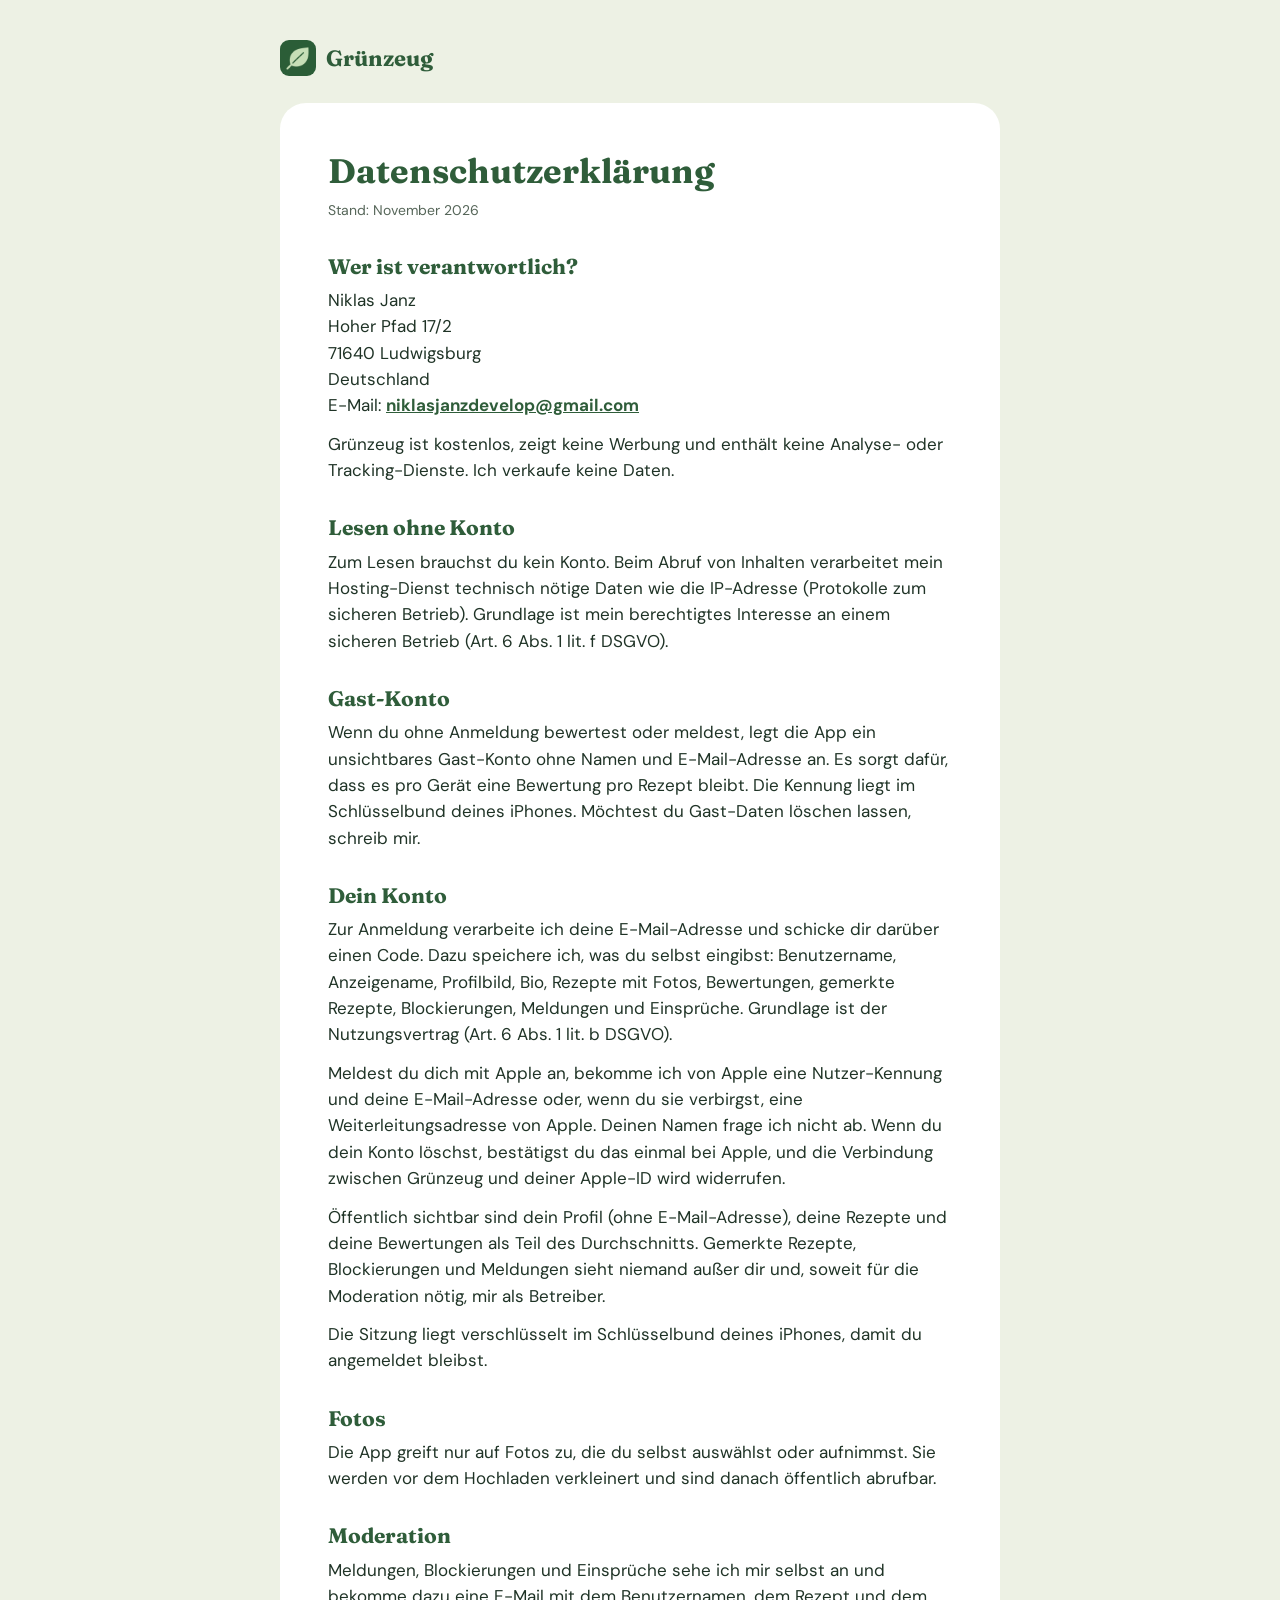
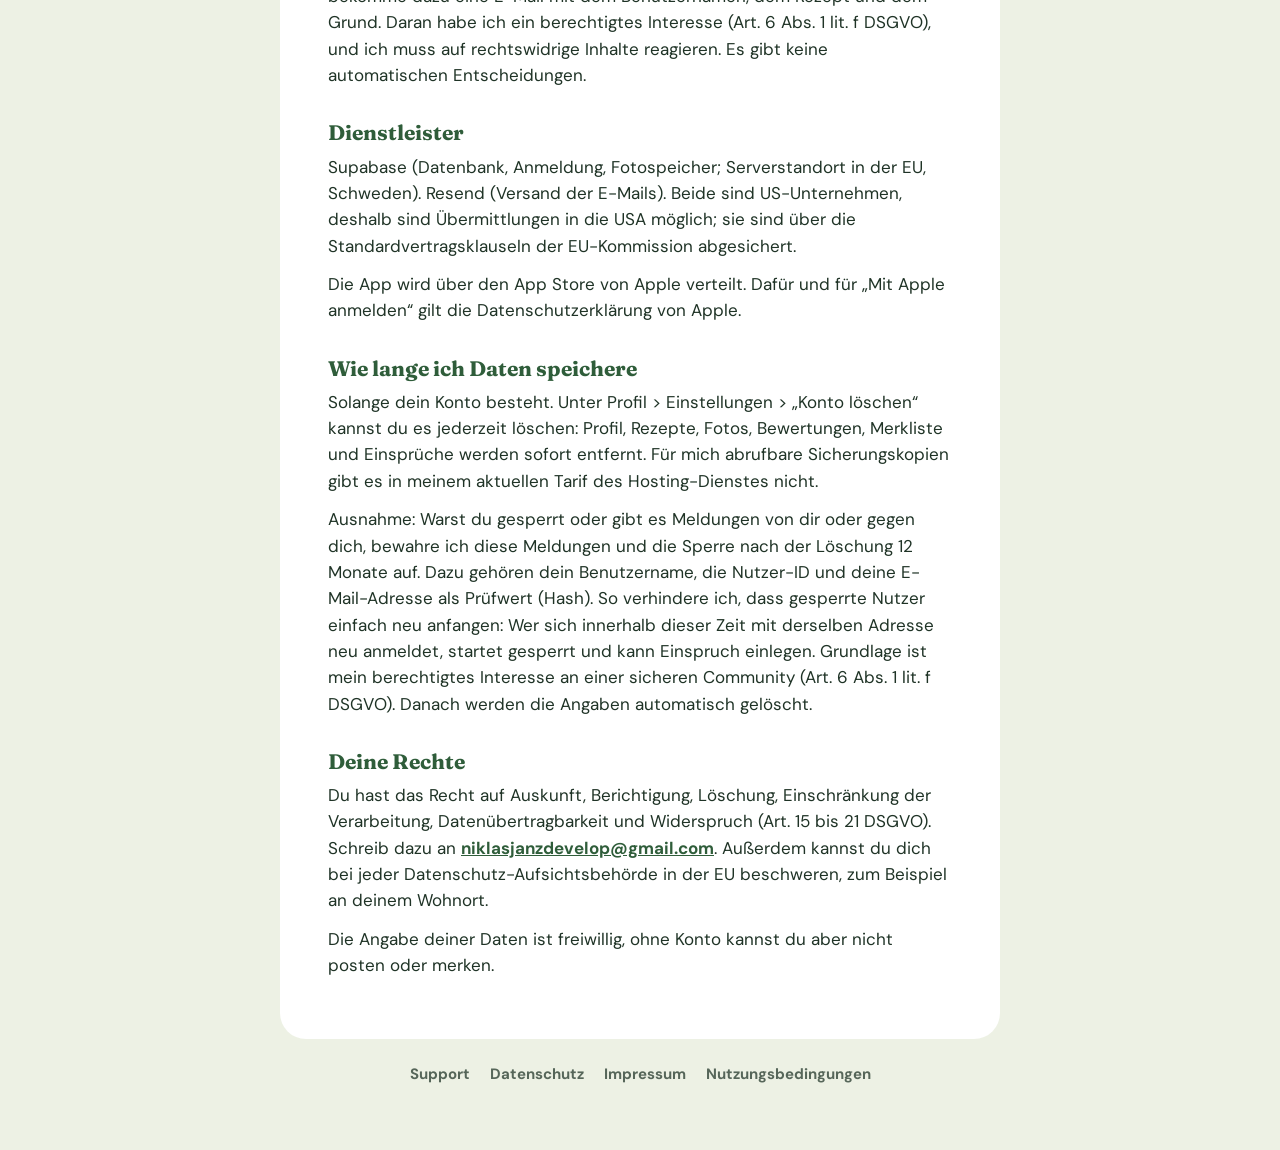
==== gruenzeug/datenschutz/index.html @ 159b70f1 "Seiten für Grünzeug: Support, Datenschutz, Impressum, Nutzungsbedingungen Rechtstexte aus der App üb" ====
<!doctype html>
<html lang="de">
<head>
<meta charset="utf-8">
<meta name="viewport" content="width=device-width, initial-scale=1">
<title>Datenschutzerklärung · Grünzeug</title>
<link rel="stylesheet" href="/assets/style.css">
<link rel="icon" href="/assets/icon.png">
</head>
<body>
<header class="top">
  <a class="brand" href="/gruenzeug/"><img src="/assets/icon.png" alt="" width="36" height="36">Grünzeug</a>
</header>
<main class="tile">
  <h1>Datenschutzerklärung</h1>
  <p class="updated">Stand: November 2026</p>
  <section>
    <h2>Wer ist verantwortlich?</h2>
    <p>Niklas Janz<br>Hoher Pfad 17/2<br>71640 Ludwigsburg<br>Deutschland<br>E-Mail: <a href="mailto:niklasjanzdevelop@gmail.com">niklasjanzdevelop@gmail.com</a></p>
    <p>Grünzeug ist kostenlos, zeigt keine Werbung und enthält keine Analyse- oder Tracking-Dienste. Ich verkaufe keine Daten.</p>
  </section>
  <section>
    <h2>Lesen ohne Konto</h2>
    <p>Zum Lesen brauchst du kein Konto. Beim Abruf von Inhalten verarbeitet mein Hosting-Dienst technisch nötige Daten wie die IP-Adresse (Protokolle zum sicheren Betrieb). Grundlage ist mein berechtigtes Interesse an einem sicheren Betrieb (Art. 6 Abs. 1 lit. f DSGVO).</p>
  </section>
  <section>
    <h2>Gast-Konto</h2>
    <p>Wenn du ohne Anmeldung bewertest oder meldest, legt die App ein unsichtbares Gast-Konto ohne Namen und E-Mail-Adresse an. Es sorgt dafür, dass es pro Gerät eine Bewertung pro Rezept bleibt. Die Kennung liegt im Schlüsselbund deines iPhones. Möchtest du Gast-Daten löschen lassen, schreib mir.</p>
  </section>
  <section>
    <h2>Dein Konto</h2>
    <p>Zur Anmeldung verarbeite ich deine E-Mail-Adresse und schicke dir darüber einen Code. Dazu speichere ich, was du selbst eingibst: Benutzername, Anzeigename, Profilbild, Bio, Rezepte mit Fotos, Bewertungen, gemerkte Rezepte, Blockierungen, Meldungen und Einsprüche. Grundlage ist der Nutzungsvertrag (Art. 6 Abs. 1 lit. b DSGVO).</p>
    <p>Meldest du dich mit Apple an, bekomme ich von Apple eine Nutzer-Kennung und deine E-Mail-Adresse oder, wenn du sie verbirgst, eine Weiterleitungsadresse von Apple. Deinen Namen frage ich nicht ab. Wenn du dein Konto löschst, bestätigst du das einmal bei Apple, und die Verbindung zwischen Grünzeug und deiner Apple-ID wird widerrufen.</p>
    <p>Öffentlich sichtbar sind dein Profil (ohne E-Mail-Adresse), deine Rezepte und deine Bewertungen als Teil des Durchschnitts. Gemerkte Rezepte, Blockierungen und Meldungen sieht niemand außer dir und, soweit für die Moderation nötig, mir als Betreiber.</p>
    <p>Die Sitzung liegt verschlüsselt im Schlüsselbund deines iPhones, damit du angemeldet bleibst.</p>
  </section>
  <section>
    <h2>Fotos</h2>
    <p>Die App greift nur auf Fotos zu, die du selbst auswählst oder aufnimmst. Sie werden vor dem Hochladen verkleinert und sind danach öffentlich abrufbar.</p>
  </section>
  <section>
    <h2>Moderation</h2>
    <p>Meldungen, Blockierungen und Einsprüche sehe ich mir selbst an und bekomme dazu eine E-Mail mit dem Benutzernamen, dem Rezept und dem Grund. Daran habe ich ein berechtigtes Interesse (Art. 6 Abs. 1 lit. f DSGVO), und ich muss auf rechtswidrige Inhalte reagieren. Es gibt keine automatischen Entscheidungen.</p>
  </section>
  <section>
    <h2>Dienstleister</h2>
    <p>Supabase (Datenbank, Anmeldung, Fotospeicher; Serverstandort in der EU, Schweden). Resend (Versand der E-Mails). Beide sind US-Unternehmen, deshalb sind Übermittlungen in die USA möglich; sie sind über die Standardvertragsklauseln der EU-Kommission abgesichert.</p>
    <p>Die App wird über den App Store von Apple verteilt. Dafür und für „Mit Apple anmelden“ gilt die Datenschutzerklärung von Apple.</p>
  </section>
  <section>
    <h2>Wie lange ich Daten speichere</h2>
    <p>Solange dein Konto besteht. Unter Profil &gt; Einstellungen &gt; „Konto löschen“ kannst du es jederzeit löschen: Profil, Rezepte, Fotos, Bewertungen, Merkliste und Einsprüche werden sofort entfernt. Für mich abrufbare Sicherungskopien gibt es in meinem aktuellen Tarif des Hosting-Dienstes nicht.</p>
    <p>Ausnahme: Warst du gesperrt oder gibt es Meldungen von dir oder gegen dich, bewahre ich diese Meldungen und die Sperre nach der Löschung 12 Monate auf. Dazu gehören dein Benutzername, die Nutzer-ID und deine E-Mail-Adresse als Prüfwert (Hash). So verhindere ich, dass gesperrte Nutzer einfach neu anfangen: Wer sich innerhalb dieser Zeit mit derselben Adresse neu anmeldet, startet gesperrt und kann Einspruch einlegen. Grundlage ist mein berechtigtes Interesse an einer sicheren Community (Art. 6 Abs. 1 lit. f DSGVO). Danach werden die Angaben automatisch gelöscht.</p>
  </section>
  <section>
    <h2>Deine Rechte</h2>
    <p>Du hast das Recht auf Auskunft, Berichtigung, Löschung, Einschränkung der Verarbeitung, Datenübertragbarkeit und Widerspruch (Art. 15 bis 21 DSGVO). Schreib dazu an <a href="mailto:niklasjanzdevelop@gmail.com">niklasjanzdevelop@gmail.com</a>. Außerdem kannst du dich bei jeder Datenschutz-Aufsichtsbehörde in der EU beschweren, zum Beispiel an deinem Wohnort.</p>
    <p>Die Angabe deiner Daten ist freiwillig, ohne Konto kannst du aber nicht posten oder merken.</p>
  </section>
</main>
<footer>
  <nav>
    <a href="/gruenzeug/support/">Support</a>
    <a href="/gruenzeug/datenschutz/">Datenschutz</a>
    <a href="/gruenzeug/impressum/">Impressum</a>
    <a href="/gruenzeug/nutzungsbedingungen/">Nutzungsbedingungen</a>
  </nav>
</footer>
</body>
</html>
---- assets/style.css ----
/* Bento Grün, wie die App (Werte aus src/theme.ts in VeganApp) */
@font-face {
  font-family: 'Fraunces';
  font-weight: 700;
  font-display: swap;
  src: url('/assets/fonts/Fraunces_700Bold.ttf') format('truetype');
}
@font-face {
  font-family: 'DM Sans';
  font-weight: 400;
  font-display: swap;
  src: url('/assets/fonts/DMSans_400Regular.ttf') format('truetype');
}
@font-face {
  font-family: 'DM Sans';
  font-weight: 700;
  font-display: swap;
  src: url('/assets/fonts/DMSans_700Bold.ttf') format('truetype');
}

:root {
  --background: #edf1e4;
  --primary: #2f5d3a;
  --text: #1f3326;
  --text-muted: #566659;
  --white: #ffffff;
  --tile-mist: #dcebcf;
  --radius-card: 26px;
  --radius-sm: 14px;
}

* {
  box-sizing: border-box;
}

body {
  margin: 0;
  padding: 16px;
  background: var(--background);
  color: var(--text);
  font-family: 'DM Sans', -apple-system, system-ui, sans-serif;
  font-size: 17px;
  line-height: 1.55;
  -webkit-text-size-adjust: 100%;
}

.top,
.tile,
footer {
  max-width: 720px;
  margin: 0 auto;
}

.top {
  padding: 8px 0 20px;
}

.brand {
  display: inline-flex;
  align-items: center;
  gap: 10px;
  font-family: 'Fraunces', Georgia, serif;
  font-size: 22px;
  color: var(--primary);
  text-decoration: none;
}

.brand img {
  border-radius: 9px;
}

/* Kachel: ruhige Fläche, keine Rahmen, keine harten Schatten */
.tile {
  background: var(--white);
  border-radius: var(--radius-card);
  padding: 32px 24px;
}

h1,
h2 {
  font-family: 'Fraunces', Georgia, serif;
  font-weight: 700;
  color: var(--primary);
  line-height: 1.2;
}

h1 {
  font-size: 34px;
  margin: 0 0 8px;
  overflow-wrap: break-word;
  hyphens: auto;
}

h2 {
  font-size: 21px;
  margin: 32px 0 8px;
}

p {
  margin: 0 0 12px;
  overflow-wrap: break-word;
}

.updated {
  color: var(--text-muted);
  font-size: 14px;
}

a {
  color: var(--primary);
  font-weight: 700;
}

.links {
  list-style: none;
  padding: 0;
  margin: 24px 0 0;
  display: grid;
  gap: 8px;
}

.links a {
  display: block;
  padding: 14px 18px;
  background: var(--tile-mist);
  border-radius: var(--radius-sm);
  text-decoration: none;
}

footer {
  padding: 24px 0 32px;
}

footer nav {
  display: flex;
  flex-wrap: wrap;
  gap: 8px 20px;
  justify-content: center;
}

footer a {
  font-size: 15px;
  color: var(--text-muted);
  text-decoration: none;
}

footer a:hover,
.links a:hover {
  text-decoration: underline;
}

@media (min-width: 600px) {
  body {
    padding: 32px 24px;
  }
  .tile {
    padding: 48px;
  }
}
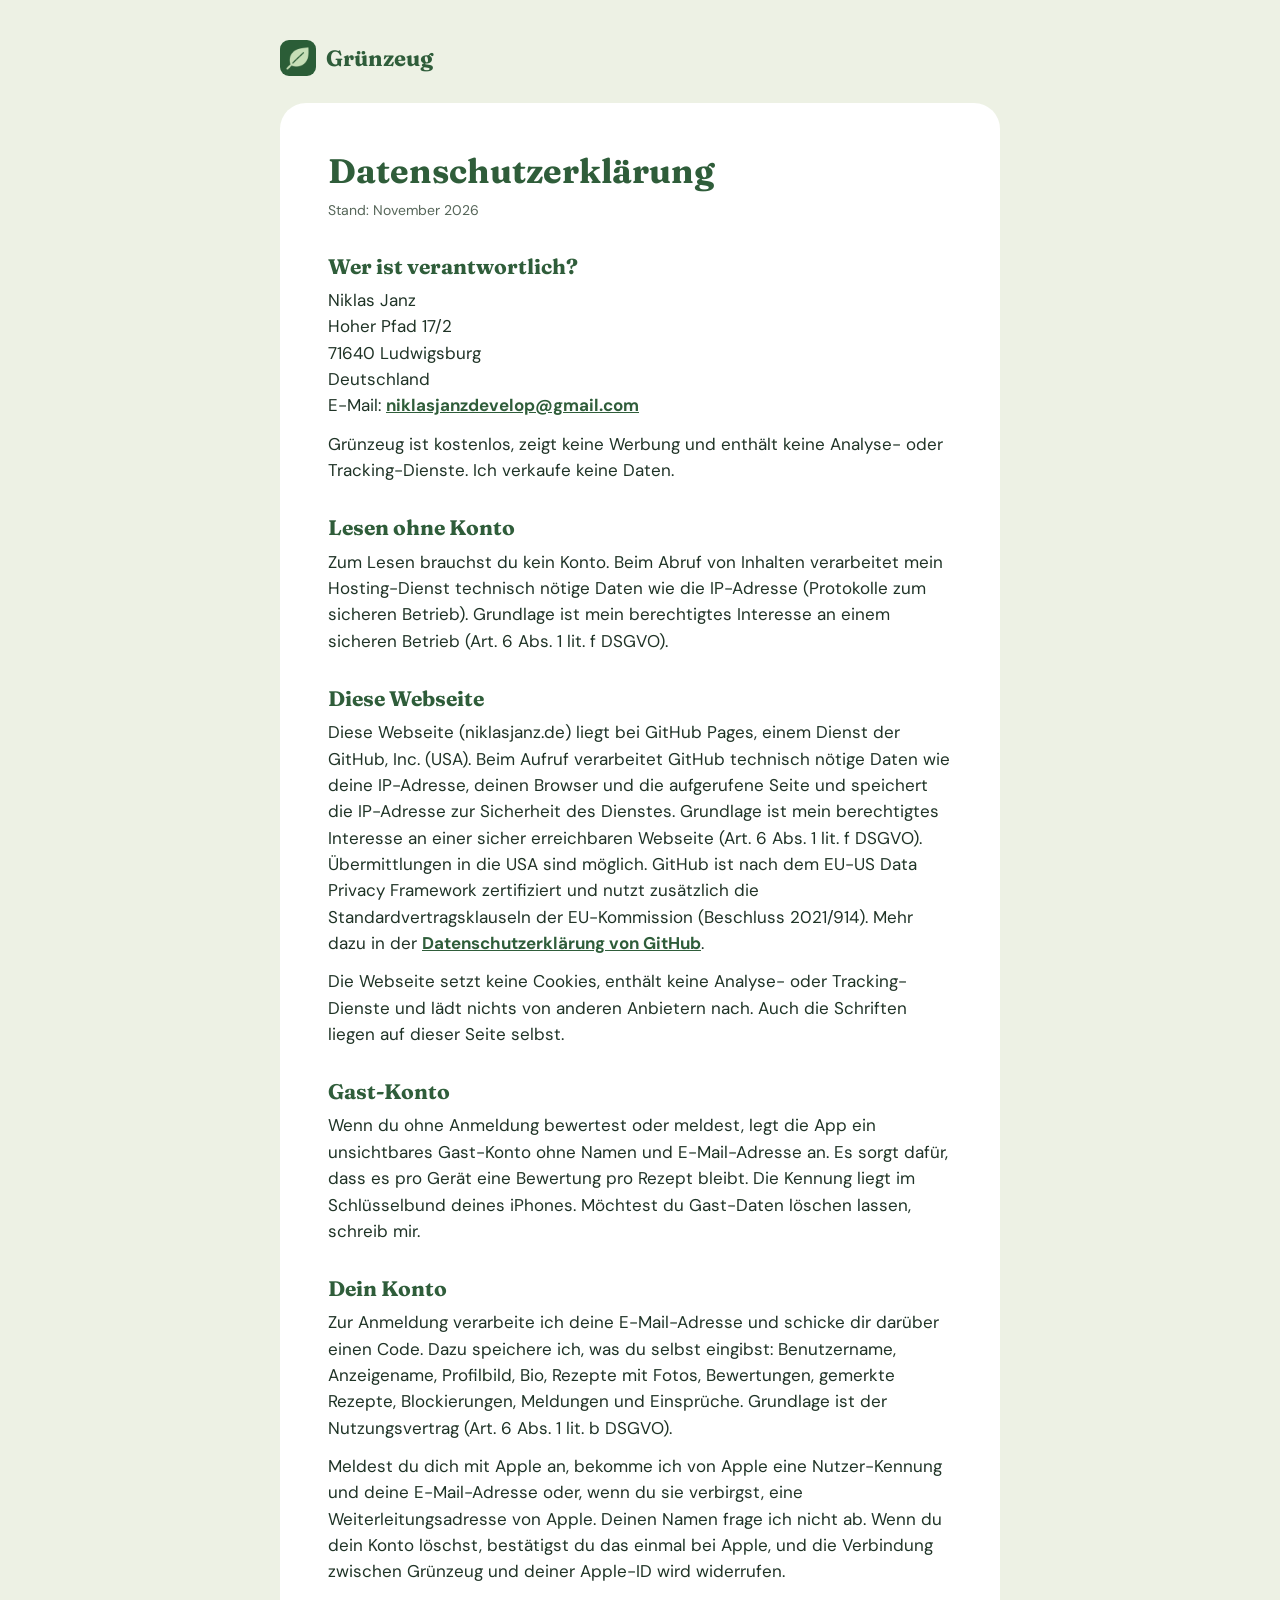
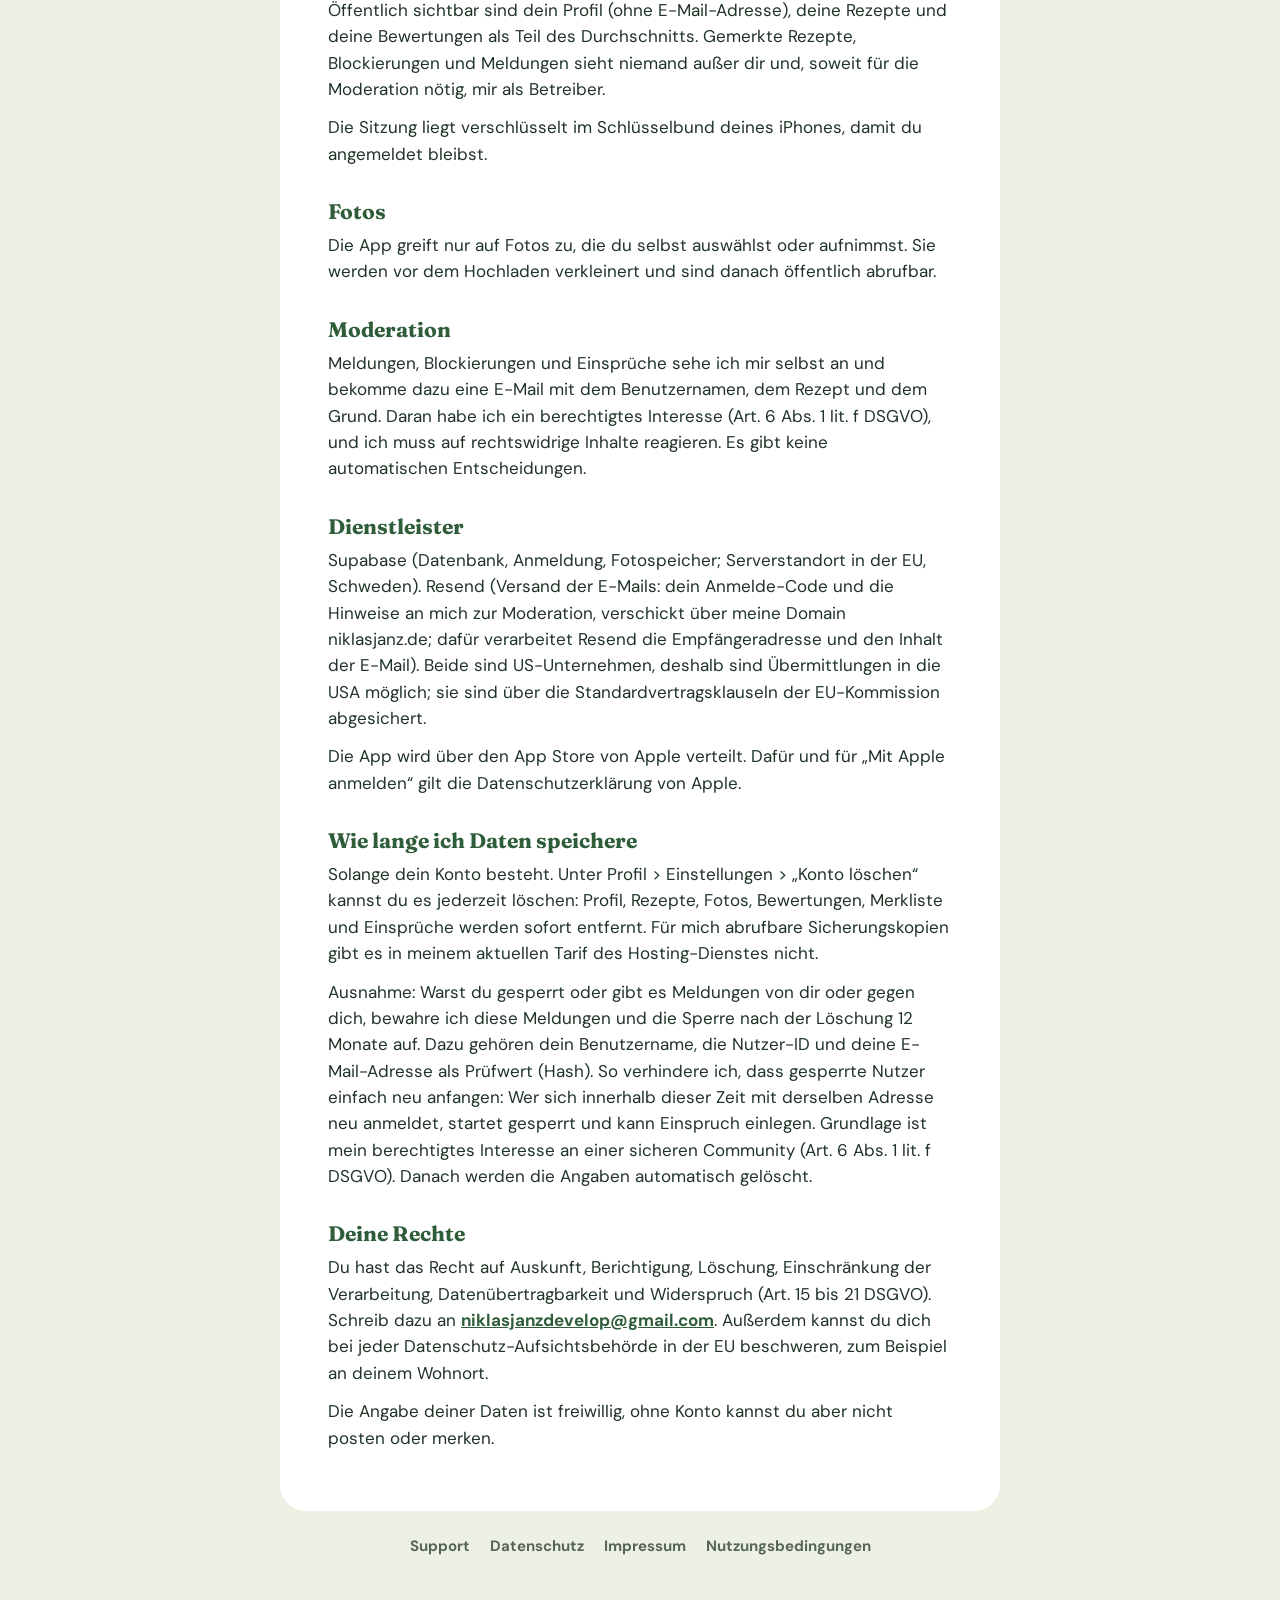
==== commit 65d52097: "Datenschutz: Abschnitt zur Webseite (GitHub Pages), Resend genauer GitHub: EU-US Data Privacy Framew" ====
--- a/gruenzeug/datenschutz/index.html
+++ b/gruenzeug/datenschutz/index.html
@@ -24,6 +24,11 @@
     <p>Zum Lesen brauchst du kein Konto. Beim Abruf von Inhalten verarbeitet mein Hosting-Dienst technisch nötige Daten wie die IP-Adresse (Protokolle zum sicheren Betrieb). Grundlage ist mein berechtigtes Interesse an einem sicheren Betrieb (Art. 6 Abs. 1 lit. f DSGVO).</p>
   </section>
   <section>
+    <h2>Diese Webseite</h2>
+    <p>Diese Webseite (niklasjanz.de) liegt bei GitHub Pages, einem Dienst der GitHub, Inc. (USA). Beim Aufruf verarbeitet GitHub technisch nötige Daten wie deine IP-Adresse, deinen Browser und die aufgerufene Seite und speichert die IP-Adresse zur Sicherheit des Dienstes. Grundlage ist mein berechtigtes Interesse an einer sicher erreichbaren Webseite (Art. 6 Abs. 1 lit. f DSGVO). Übermittlungen in die USA sind möglich. GitHub ist nach dem EU-US Data Privacy Framework zertifiziert und nutzt zusätzlich die Standardvertragsklauseln der EU-Kommission (Beschluss 2021/914). Mehr dazu in der <a href="https://docs.github.com/de/site-policy/privacy-policies/github-general-privacy-statement">Datenschutzerklärung von GitHub</a>.</p>
+    <p>Die Webseite setzt keine Cookies, enthält keine Analyse- oder Tracking-Dienste und lädt nichts von anderen Anbietern nach. Auch die Schriften liegen auf dieser Seite selbst.</p>
+  </section>
+  <section>
     <h2>Gast-Konto</h2>
     <p>Wenn du ohne Anmeldung bewertest oder meldest, legt die App ein unsichtbares Gast-Konto ohne Namen und E-Mail-Adresse an. Es sorgt dafür, dass es pro Gerät eine Bewertung pro Rezept bleibt. Die Kennung liegt im Schlüsselbund deines iPhones. Möchtest du Gast-Daten löschen lassen, schreib mir.</p>
   </section>
@@ -44,7 +49,7 @@
   </section>
   <section>
     <h2>Dienstleister</h2>
-    <p>Supabase (Datenbank, Anmeldung, Fotospeicher; Serverstandort in der EU, Schweden). Resend (Versand der E-Mails). Beide sind US-Unternehmen, deshalb sind Übermittlungen in die USA möglich; sie sind über die Standardvertragsklauseln der EU-Kommission abgesichert.</p>
+    <p>Supabase (Datenbank, Anmeldung, Fotospeicher; Serverstandort in der EU, Schweden). Resend (Versand der E-Mails: dein Anmelde-Code und die Hinweise an mich zur Moderation, verschickt über meine Domain niklasjanz.de; dafür verarbeitet Resend die Empfängeradresse und den Inhalt der E-Mail). Beide sind US-Unternehmen, deshalb sind Übermittlungen in die USA möglich; sie sind über die Standardvertragsklauseln der EU-Kommission abgesichert.</p>
     <p>Die App wird über den App Store von Apple verteilt. Dafür und für „Mit Apple anmelden“ gilt die Datenschutzerklärung von Apple.</p>
   </section>
   <section>
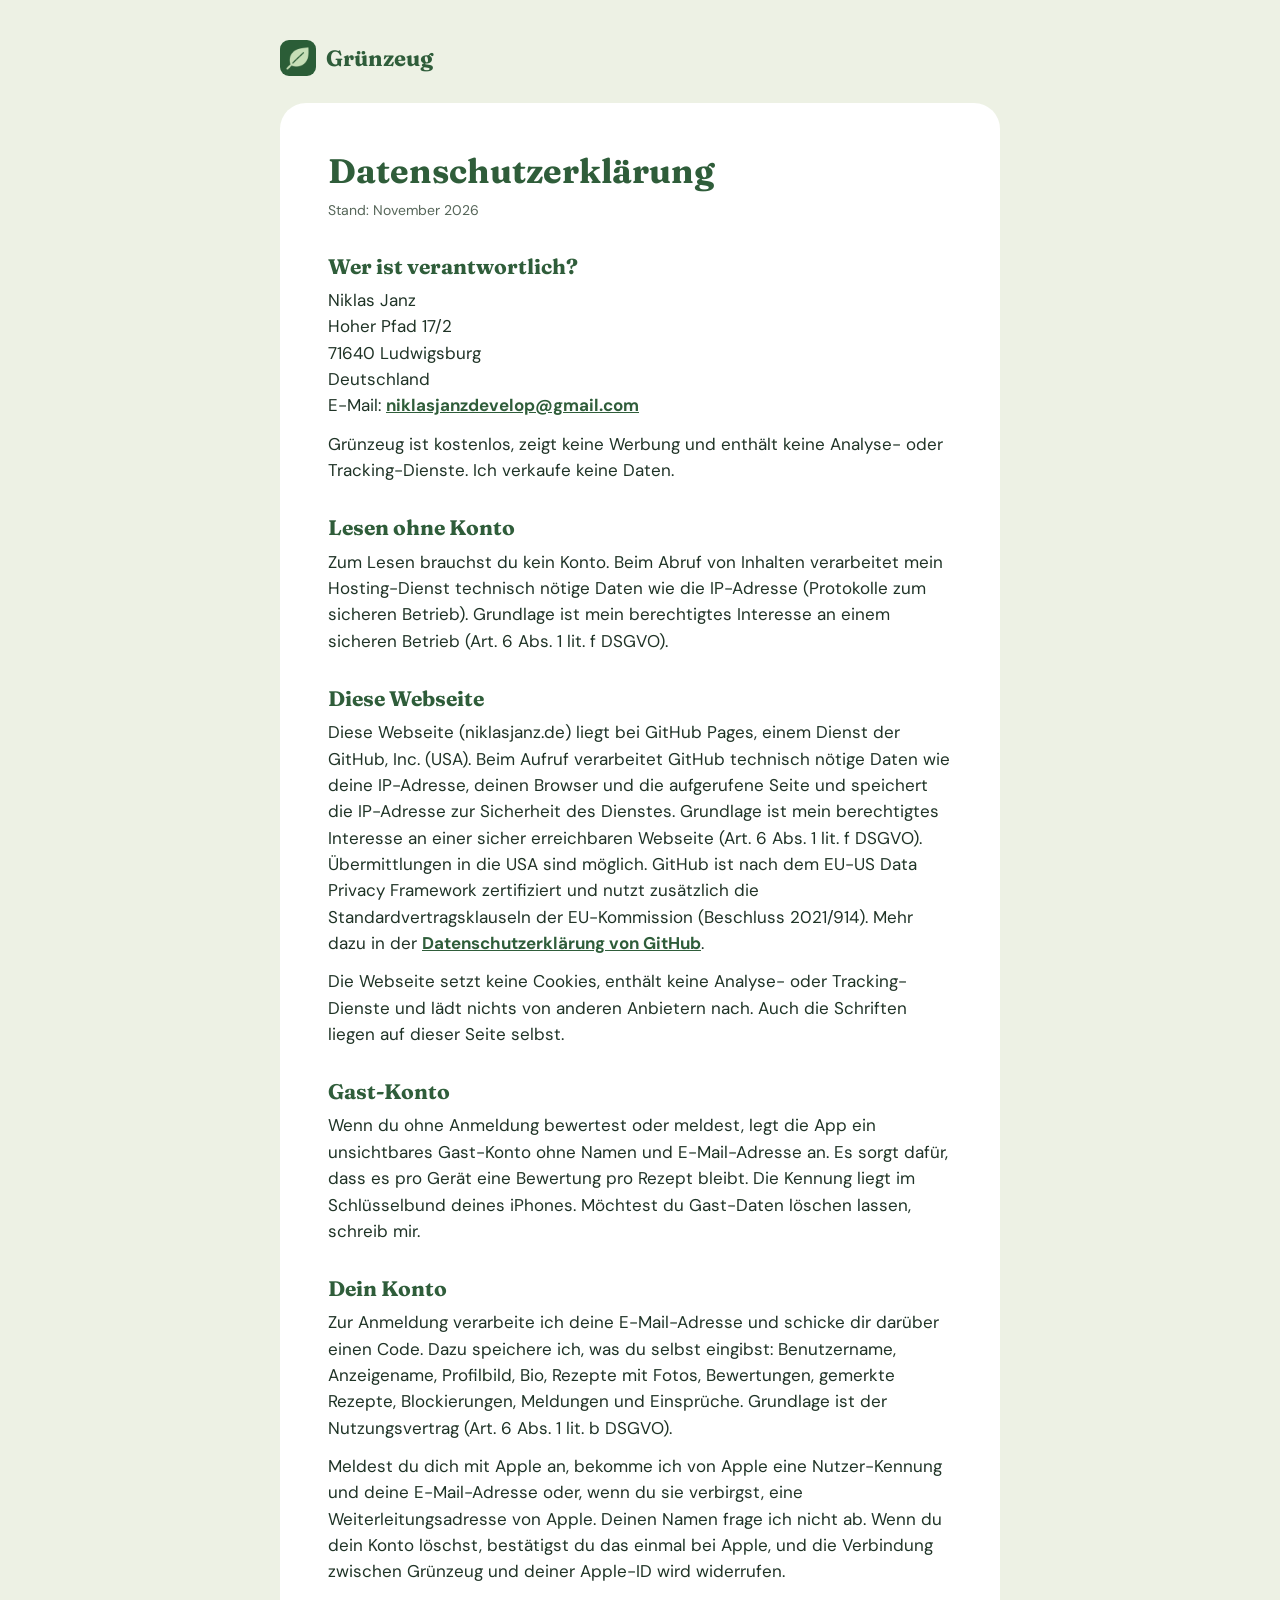
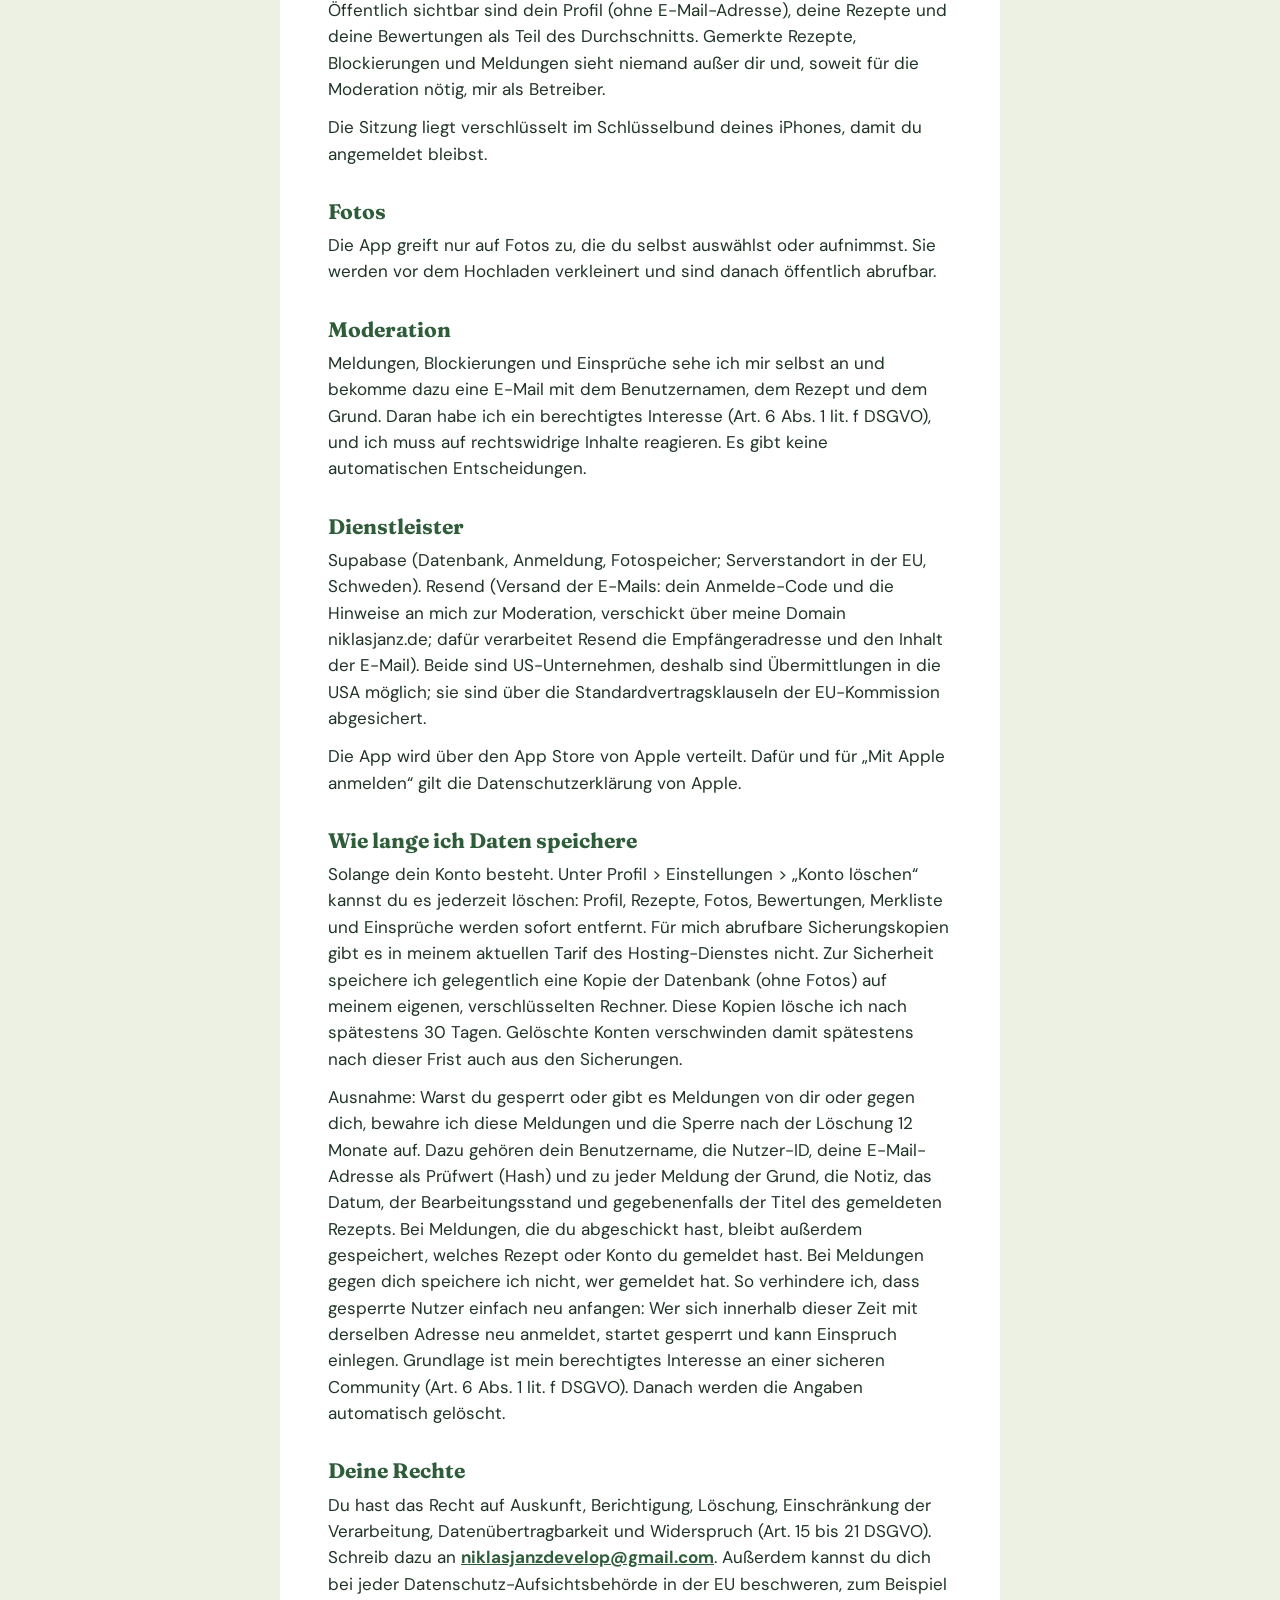
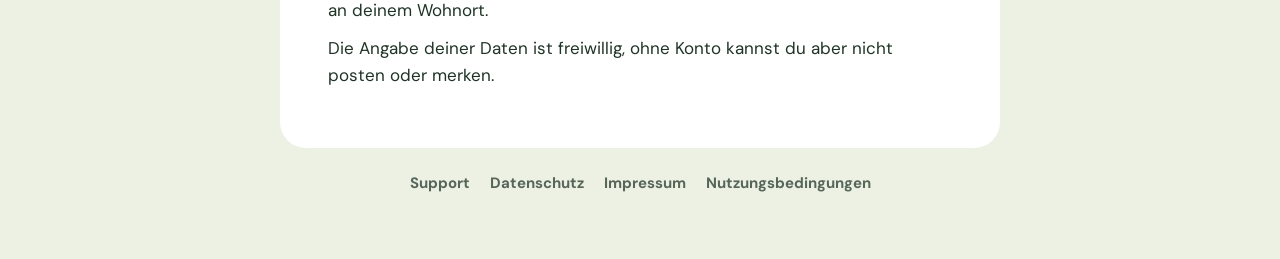
==== commit cc366dc6: "Datenschutz: Inhalt der aufbewahrten Meldungen und lokale Datenbank-Kopien Co-Authored-By: Claude Op" ====
--- a/gruenzeug/datenschutz/index.html
+++ b/gruenzeug/datenschutz/index.html
@@ -54,8 +54,8 @@
   </section>
   <section>
     <h2>Wie lange ich Daten speichere</h2>
-    <p>Solange dein Konto besteht. Unter Profil &gt; Einstellungen &gt; „Konto löschen“ kannst du es jederzeit löschen: Profil, Rezepte, Fotos, Bewertungen, Merkliste und Einsprüche werden sofort entfernt. Für mich abrufbare Sicherungskopien gibt es in meinem aktuellen Tarif des Hosting-Dienstes nicht.</p>
-    <p>Ausnahme: Warst du gesperrt oder gibt es Meldungen von dir oder gegen dich, bewahre ich diese Meldungen und die Sperre nach der Löschung 12 Monate auf. Dazu gehören dein Benutzername, die Nutzer-ID und deine E-Mail-Adresse als Prüfwert (Hash). So verhindere ich, dass gesperrte Nutzer einfach neu anfangen: Wer sich innerhalb dieser Zeit mit derselben Adresse neu anmeldet, startet gesperrt und kann Einspruch einlegen. Grundlage ist mein berechtigtes Interesse an einer sicheren Community (Art. 6 Abs. 1 lit. f DSGVO). Danach werden die Angaben automatisch gelöscht.</p>
+    <p>Solange dein Konto besteht. Unter Profil &gt; Einstellungen &gt; „Konto löschen“ kannst du es jederzeit löschen: Profil, Rezepte, Fotos, Bewertungen, Merkliste und Einsprüche werden sofort entfernt. Für mich abrufbare Sicherungskopien gibt es in meinem aktuellen Tarif des Hosting-Dienstes nicht. Zur Sicherheit speichere ich gelegentlich eine Kopie der Datenbank (ohne Fotos) auf meinem eigenen, verschlüsselten Rechner. Diese Kopien lösche ich nach spätestens 30 Tagen. Gelöschte Konten verschwinden damit spätestens nach dieser Frist auch aus den Sicherungen.</p>
+    <p>Ausnahme: Warst du gesperrt oder gibt es Meldungen von dir oder gegen dich, bewahre ich diese Meldungen und die Sperre nach der Löschung 12 Monate auf. Dazu gehören dein Benutzername, die Nutzer-ID, deine E-Mail-Adresse als Prüfwert (Hash) und zu jeder Meldung der Grund, die Notiz, das Datum, der Bearbeitungsstand und gegebenenfalls der Titel des gemeldeten Rezepts. Bei Meldungen, die du abgeschickt hast, bleibt außerdem gespeichert, welches Rezept oder Konto du gemeldet hast. Bei Meldungen gegen dich speichere ich nicht, wer gemeldet hat. So verhindere ich, dass gesperrte Nutzer einfach neu anfangen: Wer sich innerhalb dieser Zeit mit derselben Adresse neu anmeldet, startet gesperrt und kann Einspruch einlegen. Grundlage ist mein berechtigtes Interesse an einer sicheren Community (Art. 6 Abs. 1 lit. f DSGVO). Danach werden die Angaben automatisch gelöscht.</p>
   </section>
   <section>
     <h2>Deine Rechte</h2>
